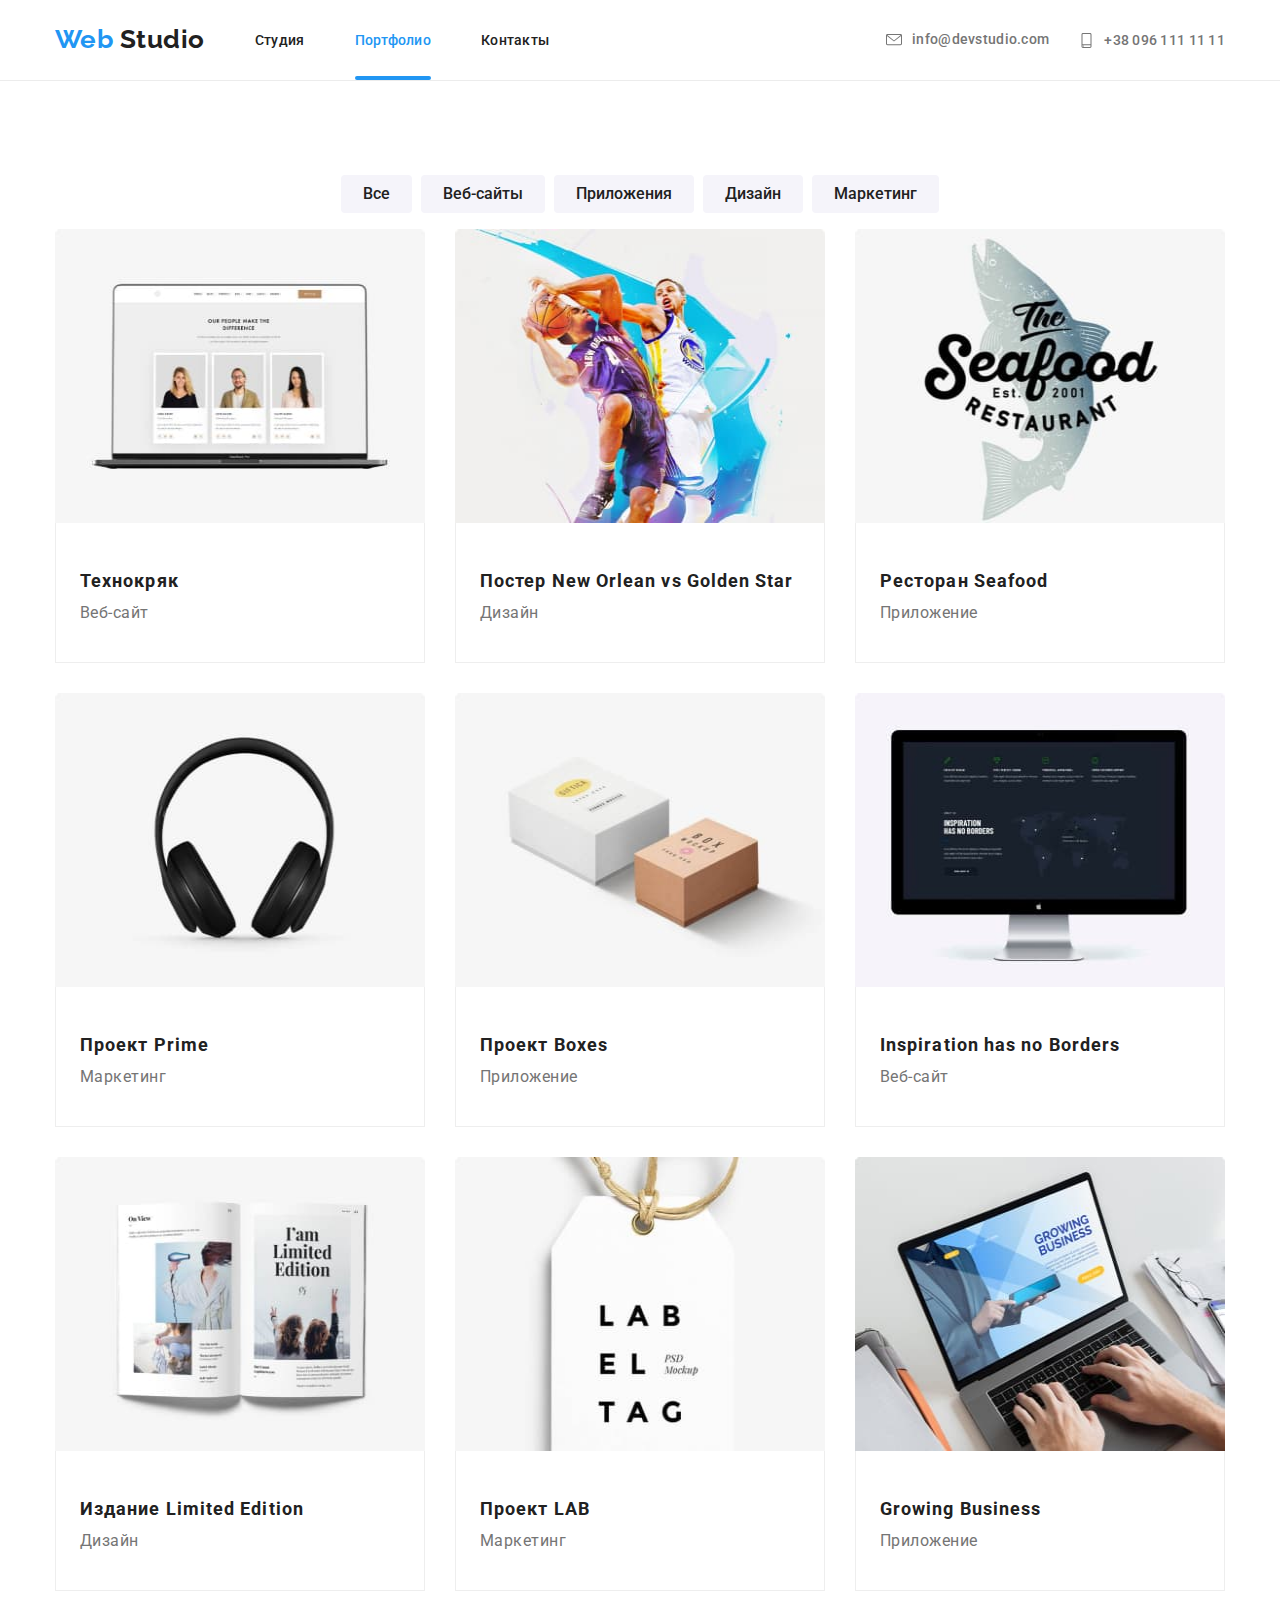
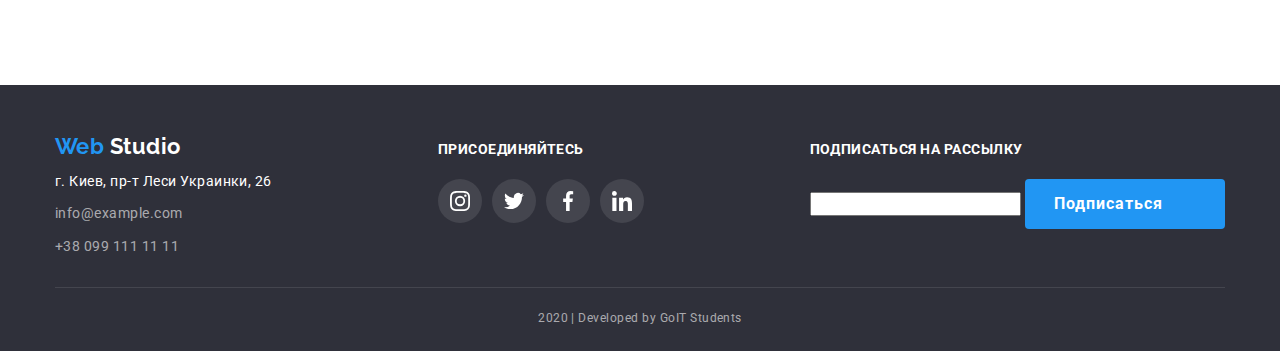
==== portfolio.html @ bb08081d "стартовий файл" ====
<!DOCTYPE html>
<html lang="ru">
  <head>
    <meta charset="UTF-8" />
    <meta name="viewport" content="width=device-width, initial-scale=1.0" />
    <title>Document</title>
    <link
      href="https://fonts.googleapis.com/css2?family=Raleway:wght@700&family=Roboto:wght@400;500;700;900&display=swap"
      rel="stylesheet"
    />
    <link
      rel="stylesheet"
      href="https://cdnjs.cloudflare.com/ajax/libs/modern-normalize/0.6.0/modern-normalize.min.css"
    />
    <link rel="stylesheet" href="./css/styles.css" />
  </head>
  <body class="page">
    <!-- header -->
    <header class="head">
      <div class="container header">
        <nav class="main-nav">
          <a href="" class="logo logo-main">
            Web <span class="item">Studio</span>
          </a>

          <ul class="list site-nav">
            <li class="item"><a href="./index.html" class="link">Студия</a></li>
            <li class="item">
              <a href="" class="link current">
                Портфолио
              </a>
            </li>
            <li class="item"><a href="" class="link">Контакты</a></li>
          </ul>
        </nav>

        <ul class="list contacts-header">
          <li class="item">
            <a href="" class="link" aria-label="Написать">
              <svg class="mail-icon">
                <use href="./images/symbol-defs.svg#mail-icon"></use>
              </svg>
              info@devstudio.com
            </a>
          </li>
          <li class="item">
            <a href="" class="link" aria-label="Позвонить">
              <svg class="phone-icon">
                <use href="./images/symbol-defs.svg#phone-icon"></use>
              </svg>
              +38 096 111 11 11</a
            >
          </li>
        </ul>
      </div>
    </header>

    <main>
      <h1 class="portfolio-header hidden">Портфолио</h1>
      <section class="section portfolio-container">
        <div class="container">
          <ul class="list portfolio-filter">
            <li class="item">
              <button type="button" class="filter-button">Все</button>
            </li>
            <li class="item">
              <button type="button" class="filter-button">Веб-сайты</button>
            </li>
            <li class="item">
              <button type="button" class="filter-button">Приложения</button>
            </li>
            <li class="item">
              <button type="button" class="filter-button">Дизайн</button>
            </li>
            <li class="item">
              <button type="button" class="filter-button">Маркетинг</button>
            </li>
          </ul>

          <h2 class="section-title hidden">Примеры работ</h2>
          <ul class="list examples">
            <li class="item">
              <a href="">
                <div class="thumb">
                  <img
                    src="./images/techno.jpg"
                    alt="Технокряк"
                    width="370"
                    height="294"
                  />
                  <p class="examples-text">
                    Технокряк это современная площадка распространения
                    коронавируса. Компании используют эту платформу для
                    цифрового шпионажа и атак на защищённые сервера конкурентов.
                  </p>
                </div>
                <div class="description">
                  <h3 class="title">Технокряк</h3>
                  <p class="examples-description">Веб-сайт</p>
                </div>
              </a>
            </li>
            <li class="item">
              <a href="">
                <div class="thumb">
                  <img
                    src="./images/new-orlean-vs-golden-stars.jpg"
                    alt="New Orlean vs Golden Stars"
                    width="370"
                    height="294"
                  />
                  <p class="examples-text">
                    Технокряк это современная площадка распространения
                    коронавируса. Компании используют эту платформу для
                    цифрового шпионажа и атак на защищённые сервера конкурентов.
                  </p>
                </div>
                <div class="description">
                  <h3 class="title">Постер New Orlean vs Golden Star</h3>
                  <p class="examples-description">Дизайн</p>
                </div>
              </a>
            </li>
            <li class="item">
              <a href="">
                <div class="thumb">
                  <img
                    src="./images/rest-seafood.jpg"
                    alt="Ресторан Seafood"
                    width="370"
                    height="294"
                  />
                  <p class="examples-text">
                    Технокряк это современная площадка распространения
                    коронавируса. Компании используют эту платформу для
                    цифрового шпионажа и атак на защищённые сервера конкурентов.
                  </p>
                </div>
                <div class="description">
                  <h3 class="title">Ресторан Seafood</h3>
                  <p class="examples-description">Приложение</p>
                </div>
              </a>
            </li>
            <li class="item">
              <a href="">
                <div class="thumb">
                  <img
                    src="./images/project-prime.jpg"
                    alt="Проект Prime"
                    width="370"
                    height="294"
                  />
                  <p class="examples-text">
                    Технокряк это современная площадка распространения
                    коронавируса. Компании используют эту платформу для
                    цифрового шпионажа и атак на защищённые сервера конкурентов.
                  </p>
                </div>
                <div class="description">
                  <h3 class="title">Проект Prime</h3>
                  <p class="examples-description">Маркетинг</p>
                </div>
              </a>
            </li>
            <li class="item">
              <a href="">
                <div class="thumb">
                  <img
                    src="./images/project-boxes.jpg"
                    alt="Проект Boxes"
                    width="370"
                    height="294"
                  />
                  <p class="examples-text">
                    Технокряк это современная площадка распространения
                    коронавируса. Компании используют эту платформу для
                    цифрового шпионажа и атак на защищённые сервера конкурентов.
                  </p>
                </div>
                <div class="description">
                  <h3 class="title">Проект Boxes</h3>
                  <p class="examples-description">Приложение</p>
                </div>
              </a>
            </li>
            <li class="item">
              <a href="">
                <div class="thumb">
                  <img
                    src="./images/inspiration-has-no-borders.jpg"
                    alt="Inspiration has no Borders"
                    width="370"
                    height="294"
                  />
                  <p class="examples-text">
                    Технокряк это современная площадка распространения
                    коронавируса. Компании используют эту платформу для
                    цифрового шпионажа и атак на защищённые сервера конкурентов.
                  </p>
                </div>
                <div class="description">
                  <h3 class="title">Inspiration has no Borders</h3>
                  <p class="examples-description">Веб-сайт</p>
                </div>
              </a>
            </li>
            <li class="item">
              <a href="">
                <div class="thumb">
                  <img
                    src="./images/limited-edition.jpg"
                    alt="Издание Limited Edition"
                    width="370"
                    height="294"
                  />
                  <p class="examples-text">
                    Технокряк это современная площадка распространения
                    коронавируса. Компании используют эту платформу для
                    цифрового шпионажа и атак на защищённые сервера конкурентов.
                  </p>
                </div>
                <div class="description">
                  <h3 class="title">Издание Limited Edition</h3>
                  <p class="examples-description">Дизайн</p>
                </div>
              </a>
            </li>
            <li class="item">
              <a href="">
                <div class="thumb">
                  <img
                    src="./images/project-lab.jpg"
                    alt="Проект LAB"
                    width="370"
                    height="294"
                  />
                  <p class="examples-text">
                    Технокряк это современная площадка распространения
                    коронавируса. Компании используют эту платформу для
                    цифрового шпионажа и атак на защищённые сервера конкурентов.
                  </p>
                </div>
                <div class="description">
                  <h3 class="title">Проект LAB</h3>
                  <p class="examples-description">Маркетинг</p>
                </div>
              </a>
            </li>
            <li class="item">
              <a href="">
                <div class="thumb">
                  <img
                    src="./images/growing-business.jpg"
                    alt="Growing Business"
                    width="370"
                    height="294"
                  />
                  <p class="examples-text">
                    Технокряк это современная площадка распространения
                    коронавируса. Компании используют эту платформу для
                    цифрового шпионажа и атак на защищённые сервера конкурентов.
                  </p>
                </div>
                <div class="description">
                  <h3 class="title">Growing Business</h3>
                  <p class="examples-description">Приложение</p>
                </div>
              </a>
            </li>
          </ul>
        </div>
      </section>
    </main>

    <!-- footer -->
    <footer class="footer">
      <div class="container">
        <div class="main-footer">
          <div class="footer-contacts">
            <a href="" class="logo logo-secondary">
              Web <span class="item">Studio</span>
            </a>
            <address class="contacts">
              <div class="map-address">г. Киев, пр-т Леси Украинки, 26</div>
              <div class="footer-mail">
                <a href="mailto:info@example.com" class="link"
                  >info@example.com</a
                >
              </div>
              <div class="footer-tel">
                <a href="tel:+380991111111" class="link">+38 099 111 11 11</a>
              </div>
            </address>
          </div>

          <div class="social-media-footer">
            <b>присоединяйтесь</b>
            <ul class="list">
              <li class="item">
                <a href="" class="icon-social">
                  <svg class="social-media">
                    <use href="./images/symbol-defs.svg#instagram"></use>
                  </svg>
                </a>
              </li>
              <li class="item">
                <a href="" class="icon-social">
                  <svg class="social-media">
                    <use href="./images/symbol-defs.svg#twitter"></use>
                  </svg>
                </a>
              </li>
              <li class="item">
                <a href="" class="icon-social">
                  <svg class="social-media">
                    <use href="./images/symbol-defs.svg#facebook"></use>
                  </svg>
                </a>
              </li>
              <li class="item">
                <a href="" class="icon-social">
                  <svg class="social-media">
                    <use href="./images/symbol-defs.svg#linkedin"></use>
                  </svg>
                </a>
              </li>
            </ul>
          </div>

          <div class="submit">
            <b>подписаться на рассылку</b>
            <form class="js-speaker-form">
              <input type="email" name="mail" />
              <button type="submit" class="button">Подписаться</button>
            </form>
          </div>
        </div>

        <p class="copyright">2020 | Developed by GoIT Students</p>
      </div>
    </footer>
    <script src="./js/modal.js"></script>
    <script>
      (() => {
        document
          .querySelector('.js-speaker-form')
          .addEventListener('submit', e => {
            e.preventDefault();

            new FormData(e.currentTarget).forEach((value, name) =>
              console.log(`${name}: ${value}`),
            );

            e.currentTarget.reset();
          });
      })();
    </script>
  </body>
</html>
---- css/styles.css ----
/* main text color #212121 */
/* text color #757575 */
/* text and background color #FFFFFF */
/* accent color #2196F3 */
/* additional color rgba(255, 255, 255, 0.6 */
/* additional color rgba(255, 255, 255, 0.4) */
/* additional background color #E5E5E5 */
/* Raleway bold, Roboto bold normal 500 900*/

:root {
  --primary-text-color: #212121;
  --text-color: #757575;
  --accent-color: #2196f3;
  --white: #ffffff;
  --button-bcg-color: #f5f4fa;
  --footer-bcg-color: #2f303a;
  --link-color: #afb1b8;
}

.page {
  background-color: var(--white);
  color: var(--primary-text-color);

  font-family: Roboto, sans-serif;
  letter-spacing: 0.03em;
}

.list {
  list-style: none;
  padding: 0;
  margin: 0;
}

.container {
  width: 1200px;
  padding-left: 15px;
  padding-right: 15px;
  margin-left: auto;
  margin-right: auto;
}

.hidden {
  position: absolute;
  width: 1px;
  height: 1px;
  margin: -1px;
  border: 0px;
  padding: 0px;
  clip: rect(0 0 0 0);

  overflow: hidden;
}

img {
  display: block;
}

/* logo */

.logo {
  font-family: Raleway, sans-serif;
  font-weight: 700;
  line-height: 1.2;
  text-decoration: none;

  color: var(--accent-color);
}

.logo-main {
  font-size: 26px;
}

.logo-secondary {
  font-size: 22px;
}

.logo-main .item {
  color: var(--primary-text-color);
}

.logo-secondary .item {
  color: var(--white);
}

/* site-nav */

.header,
.main-nav,
.site-nav {
  display: flex;
}

.main-nav {
  align-items: center;
}

.site-nav {
  margin-left: 50px;
}

.site-nav .item:not(:last-child) {
  margin-right: 50px;
}

.site-nav .link {
  display: block;
  padding-top: 32px;
  padding-bottom: 32px;

  font-weight: 500;
  font-size: 14px;
  line-height: 1;
  letter-spacing: 0.02em;

  transition: 250ms cubic-bezier(0.4, 0, 0.2, 1);

  color: var(--primary-text-color);

  text-decoration: none;
}

.site-nav .link:hover,
.site-nav .link:focus {
  color: var(--accent-color);
}

.site-nav .link.current {
  color: var(--accent-color);
}

.current {
  position: relative;
}

.current::before {
  display: block;
  content: '';
  position: absolute;
  bottom: -1px;
  left: 0;

  width: 100%;
  height: 4px;
  background-color: var(--accent-color);
  border-radius: 2px;
}

/* contacts-header */

.contacts-header {
  display: flex;
  align-items: center;
  margin-left: auto;
}

.contacts-header .item:not(:last-child) {
  margin-right: 30px;
}

.contacts-header .link {
  display: flex;
  padding-top: 32px;
  padding-bottom: 32px;

  font-weight: 500;
  font-size: 14px;
  line-height: 1;
  letter-spacing: 0.02em;
  text-decoration: none;

  transition: 250ms cubic-bezier(0.4, 0, 0.2, 1);

  color: var(--text-color);
}

.contacts-header .link:hover,
.contacts-header .link:focus {
  color: var(--accent-color);
}

.mail-icon {
  width: 16px;
  height: 16px;
  margin-right: 10px;

  transition: 250ms cubic-bezier(0.4, 0, 0.2, 1);

  fill: var(--text-color);
}

.phone-icon {
  width: 15px;
  height: 15px;
  margin-right: 10px;

  transition: 250ms cubic-bezier(0.4, 0, 0.2, 1);

  fill: var(--text-color);
}

.link:hover .mail-icon,
.link:hover .phone-icon,
.link:focus .mail-icon,
.link:focus .phone-icon {
  fill: var(--accent-color);
}

.head {
  border-bottom: 1px solid #ececec;
}

/* hero */

.hero-title {
  margin-top: 0;

  font-weight: 900;
  font-size: 44px;
  line-height: 1.36;
  text-align: center;
  letter-spacing: 0.06em;
  text-transform: uppercase;

  color: var(--white);
}

.hero {
  max-width: 1600px;
  height: 600px;
  margin-left: auto;
  margin-right: auto;

  background-image: linear-gradient(
      rgba(47, 48, 58, 0.8),
      rgba(47, 48, 58, 0.8)
    ),
    url('../images/main-img.jpg');
  background-size: cover;
  background-position: center;
  background-repeat: no-repeat;
}

.hero-main {
  width: 696px;
  text-align: center;
  margin-left: auto;
  margin-right: auto;
  padding-top: 200px;
  padding-bottom: 200px;
}

.hero-main .hero-title {
  margin-bottom: 30px;
}

/* button */

.button {
  display: inline-block;
  padding: 10px 32px;
  min-width: 200px;

  font-weight: 700;
  font-size: 16px;
  line-height: 1.9;
  letter-spacing: 0.06em;
  border: none;
  border-radius: 4px;
  text-decoration: none;

  color: var(--white);
  background-color: var(--accent-color);
}

.submit .button {
  display: inline-flex;
  padding: 10px 29px;
  border: none;
}

.send {
  width: 24px;
  height: 24px;
  margin-left: 10px;
}

.filter-button {
  border-radius: 4px;
  padding: 6px 22px;

  font-weight: 500;
  font-size: 16px;
  line-height: 1.6;
  border: none;

  transition: 250ms cubic-bezier(0.4, 0, 0.2, 1);

  color: var(--primary-text-color);
  background-color: var(--button-bcg-color);
}

.filter-button:hover,
.filter-button:focus {
  color: var(--white);
  background-color: var(--accent-color);
  box-shadow: 0px 2px 2px rgba(0, 0, 0, 0.12), 0px 1px 2px rgba(0, 0, 0, 0.08),
    0px 3px 1px rgba(0, 0, 0, 0.1);
}

/* modal */

.backdrop {
  position: fixed;
  top: 0;
  left: 0;
  width: 100%;
  height: 100%;
  background-color: rgba(0, 0, 0, 0.5);

  opacity: 1;

  transition: opacity 250ms cubic-bezier(0.4, 0, 0.2, 1);
}

.backdrop.is-hidden {
  opacity: 0;
  pointer-events: none;
}

.backdrop.is-hidden .modal {
  transform: translate(-50%, -50%) scale(1.1);
}

.modal {
  position: absolute;
  top: 50%;
  left: 50%;

  width: 528px;
  height: 581px;
  padding: 15px;
  box-shadow: 0px 2px 1px rgba(0, 0, 0, 0.2), 0px 1px 1px rgba(0, 0, 0, 0.14),
    0px 1px 3px rgba(0, 0, 0, 0.12);
  border-radius: 4px;

  background-color: #fff;

  transform: translate(-50%, -50%) scale(1);

  transition: transform 250ms cubic-bezier(0.4, 0, 0.2, 1);
}

.close-form {
  position: absolute;
  top: -9px;
  right: -9px;

  width: 30px;
  height: 30px;
  border: none;
  border-radius: 50%;
  box-shadow: 0px 2px 1px rgba(0, 0, 0, 0.2), 0px 1px 1px rgba(0, 0, 0, 0.14),
    0px 1px 3px rgba(0, 0, 0, 0.12);

  background-color: var(--white);
}

/* section */

.section {
  padding-bottom: 94px;
  padding-top: 94px;
}

.section-title {
  margin-top: 0;
  margin-bottom: 50px;

  font-weight: 700;
  font-size: 36px;
  line-height: 1.16;
  text-align: center;

  color: var(--primary-text-color);
}

/* features */

.features {
  display: flex;
}

.border {
  border-bottom: 1px solid #ececec;
}

.features .item:not(:last-child) {
  margin-right: 30px;
}

.features .title {
  margin-top: 30px;
  margin-bottom: 10px;

  font-weight: 700;
  font-size: 14px;
  line-height: 1.14;
  text-transform: uppercase;

  color: var(--primary-text-color);
}

.features-description {
  margin-top: 0;
  margin-bottom: 0;

  font-size: 14px;
  line-height: 1.7;

  color: var(--text-color);
}

.features .features-image {
  display: flex;
  width: 270px;
  height: 120px;
  justify-content: center;
  align-items: center;

  background-color: var(--button-bcg-color);
}

.features-icon {
  width: 70px;
  height: 70px;
}

/* our-work */

.our-work {
  display: flex;
}

.our-work .item:not(:last-child) {
  margin-right: 30px;
}

.our-work .item {
  position: relative;
}

.our-work .title {
  display: inline-block;
  position: absolute;
  bottom: 0;
  right: 0;

  margin: 0;
  padding: 27px 0px;
  text-align: center;
  min-width: 370px;

  font-weight: 700;
  font-size: 14px;
  line-height: 1.14;
  text-transform: uppercase;

  color: var(--white);
  background-color: rgba(47, 48, 58, 0.8);
}

/* our-team */

.our-team {
  display: flex;
}

.our-team .item {
  text-align: center;
  box-shadow: 0px 2px 1px rgba(0, 0, 0, 0.2), 0px 1px 1px rgba(0, 0, 0, 0.14),
    0px 1px 3px rgba(117, 78, 78, 0.12);
  border-radius: 0px 0px 4px 4px;
}

.our-team .item:not(:last-child) {
  margin-right: 30px;
}

.team-container {
  background-color: var(--button-bcg-color);
}

.our-team .title {
  margin-top: 30px;
  margin-bottom: 10px;

  font-weight: 500;
  font-size: 16px;
  line-height: 1.2;

  color: var(--primary-text-color);
}

.our-team-description {
  margin-bottom: 16px;

  font-size: 16px;
  line-height: 1.2;

  color: var(--text-color);
}

.our-team .social-media {
  display: inline-block;

  width: 20px;
  height: 20px;
  fill: var(--link-color);

  transition: 250ms cubic-bezier(0.4, 0, 0.2, 1);

  background-color: transparent;
}

.our-team .list {
  display: flex;
  justify-content: center;
  align-items: center;
  margin-bottom: 24px;
}

.our-team .link {
  display: flex;
  width: 44px;
  height: 44px;
  justify-content: center;
  align-items: center;
  border-radius: 50%;

  transition: 250ms cubic-bezier(0.4, 0, 0.2, 1);
}

.link:hover .social-media,
.link:focus .social-media {
  fill: var(--white);
}

.our-team .link:hover,
.our-team .link:focus {
  background-color: var(--accent-color);
}

/* our-clients */

.our-clients {
  display: flex;
  justify-content: center;
}

.our-clients .link {
  display: flex;

  width: 170px;
  height: 90px;
  border: 1px solid var(--link-color);
  border-radius: 4px;
  justify-content: center;
  align-items: center;

  transition: 250ms cubic-bezier(0.4, 0, 0.2, 1);
}

.our-clients .item:not(:last-child) {
  margin-right: 30px;
}

.our-clients .link:hover,
.our-clients .link:focus {
  border: 1px solid var(--accent-color);
}

.link:hover .client-icon,
.link:focus .client-icon {
  fill: var(--accent-color);
}

.client-icon {
  fill: var(--link-color);
  margin: 0;
  padding: 0;

  transition: 250ms cubic-bezier(0.4, 0, 0.2, 1);
}

/* examples */

.portfolio-filter {
  display: flex;
  justify-content: center;
  padding-bottom: 16px;
}

.portfolio-filter .item:not(:last-child) {
  margin-right: 9px;
}

.examples {
  display: flex;
  flex-wrap: wrap;
}

.examples .item {
  width: 370px;
  margin-right: 30px;
  margin-bottom: 30px;
  /* border-radius: 5px; */
}

.examples .item:hover,
.examples .item:focus {
  box-shadow: 1px 4px 6px rgba(0, 0, 0, 0.16), 0px 4px 4px rgba(0, 0, 0, 0.06),
    0px 1px 1px rgba(0, 0, 0, 0.12);
}

.examples .item:nth-child(3n) {
  margin-right: 0px;
}

.examples .item:nth-last-child(-n + 3) {
  margin-bottom: 0px;
}

.portfolio-header {
  margin-top: 0;
  margin-bottom: 0;
}

.examples .description {
  padding: 20px 24px;
  border-top: 0;
  border-left: 1px solid #eeeeee;
  border-bottom: 1px solid #eeeeee;
  border-right: 1px solid #eeeeee;
  /* border-bottom-right-radius: 5px;
  border-bottom-left-radius: 5px; */
}

.examples .title {
  margin-top: 20px;
  margin-bottom: 4px;

  font-weight: 700;
  font-size: 18px;
  line-height: 2;
  letter-spacing: 0.06em;

  color: var(--primary-text-color);
}

.examples-description {
  margin-top: 0;
  margin-bottom: 20px;

  font-size: 16px;
  line-height: 1.2;

  color: var(--text-color);
}

.examples-text {
  font-size: 18px;
  line-height: 1.5;

  color: var(--white);
}

.examples a {
  text-decoration: none;
}

.thumb {
  position: relative;
  overflow: hidden;
}

.examples-text {
  position: absolute;
  top: 0;
  left: 0;

  width: 100%;
  height: 100%;

  padding: 63px 24px;
  margin: 0;
  background-color: rgba(33, 150, 243, 0.9);
  /* border-radius: 5px; */

  color: var(--white);

  transform: translateY(100%);
  transition: transform 250ms cubic-bezier(0.4, 0, 0.2, 1);
}

.examples .item:hover .examples-text,
.examples .item:focus .examples-text {
  transform: translateY(0);
}

/* footer */

.main-footer {
  display: flex;
  align-items: baseline;
  justify-content: space-between;

  padding-top: 48px;
  padding-bottom: 28px;
  border-bottom: 1px solid rgba(255, 255, 255, 0.1);
}

.footer-contacts .logo {
  display: block;
  margin-bottom: 10px;
}

.footer-contacts .map-address,
.footer-contacts .footer-mail {
  margin-bottom: 9px;
}

.footer {
  background-color: var(--footer-bcg-color);
}

address {
  font-style: normal;
  font-size: 14px;
  line-height: 1.7;

  color: var(--white);
}

.contacts .link {
  font-style: normal;
  text-decoration: none;

  transition: 250ms cubic-bezier(0.4, 0, 0.2, 1);

  color: rgba(255, 255, 255, 0.6);
}

.contacts .link:hover,
.contacts .link:focus {
  color: var(--accent-color);
}

b {
  display: inline-block;

  font-weight: 700;
  font-size: 14px;
  margin-bottom: 21px;
  line-height: 1.1;
  text-transform: uppercase;

  color: var(--white);
}

.social-media-footer .list {
  display: flex;
}

.social-media-footer .item:not(:last-child),
.item-social:not(:last-child) {
  margin-right: 10px;
}

.social-media-footer .social-media {
  width: 20px;
  height: 20px;
  fill: var(--white);
}

.social-media-footer .icon-social {
  display: flex;
  width: 44px;
  height: 44px;
  border-radius: 50%;
  justify-content: center;
  align-items: center;

  transition: 250ms cubic-bezier(0.4, 0, 0.2, 1);

  background-color: rgba(255, 255, 255, 0.1);
}

.social-media-footer .icon-social:hover,
.social-media-footer .icon-social:focus {
  background-color: var(--accent-color);
}

.copyright {
  padding-top: 18px;
  padding-bottom: 21px;
  margin: 0;

  font-size: 12px;
  line-height: 2;
  text-align: center;

  color: rgba(255, 255, 255, 0.6);
}
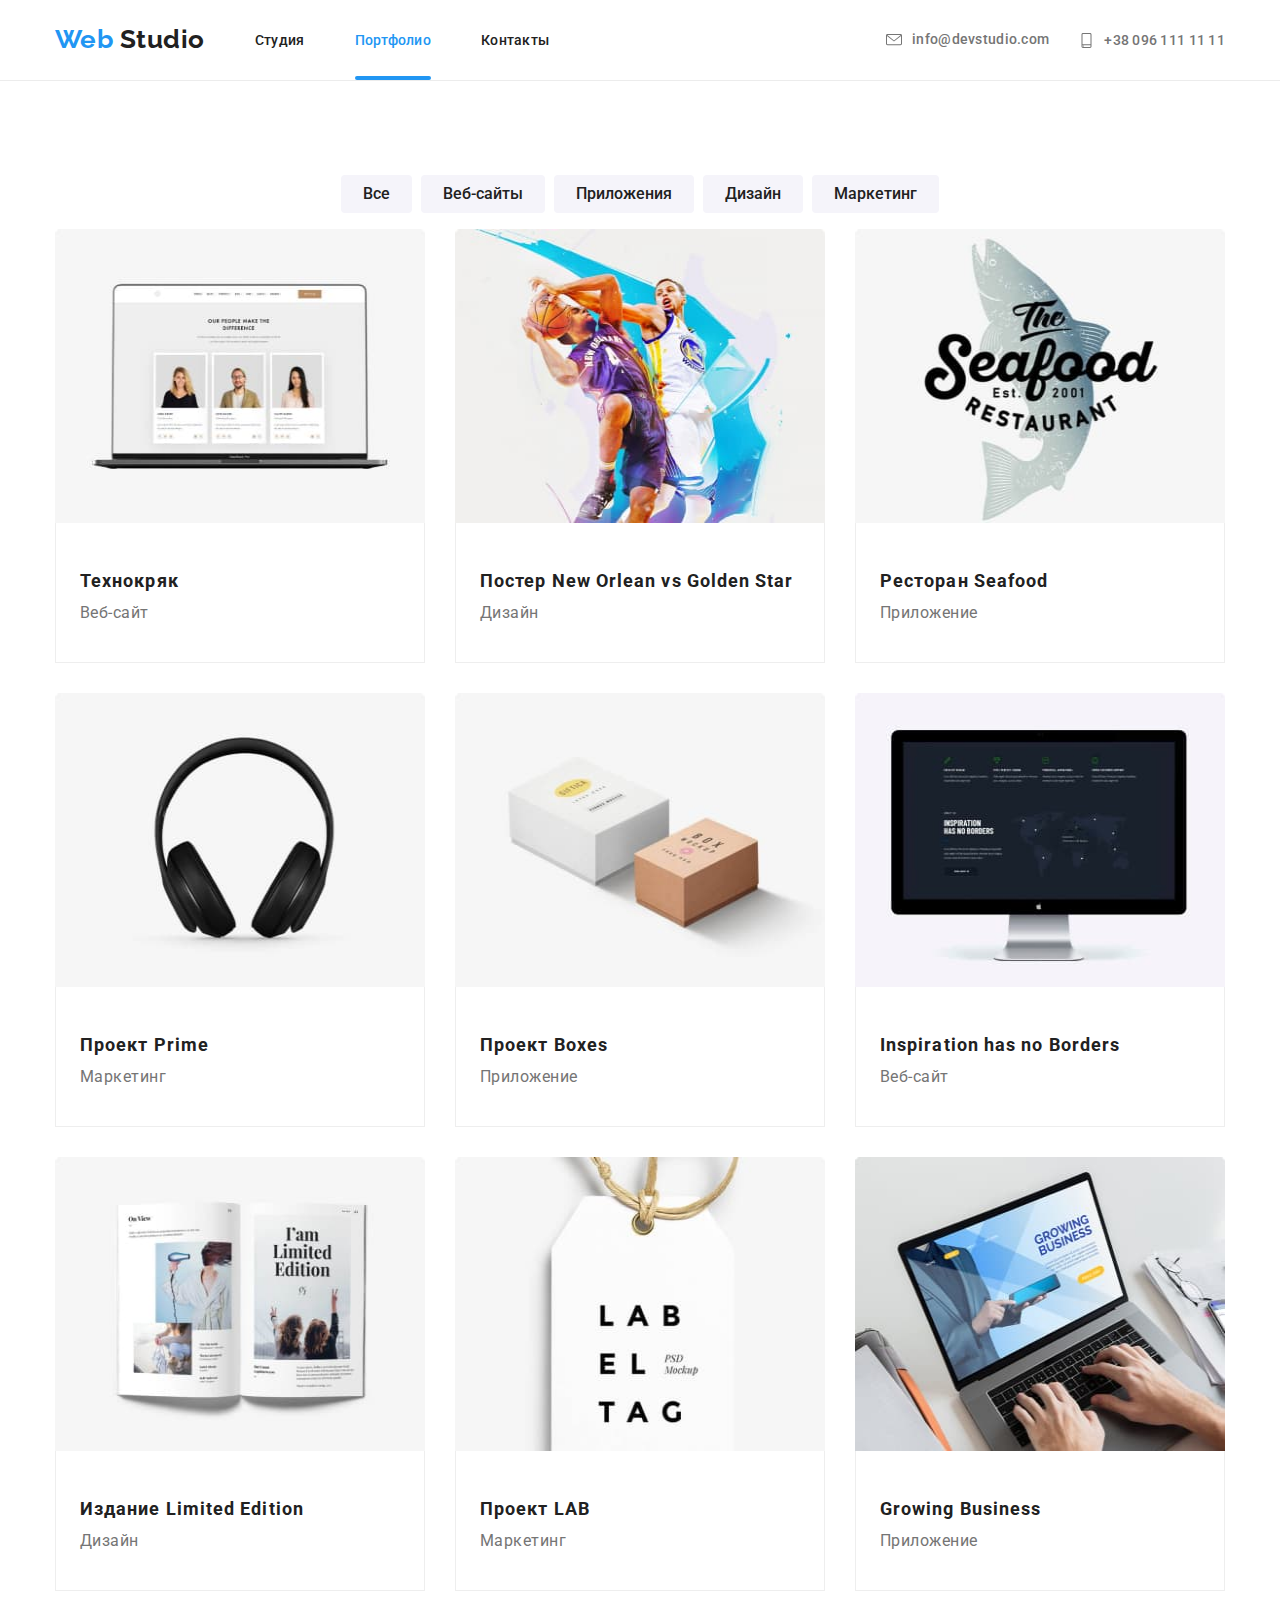
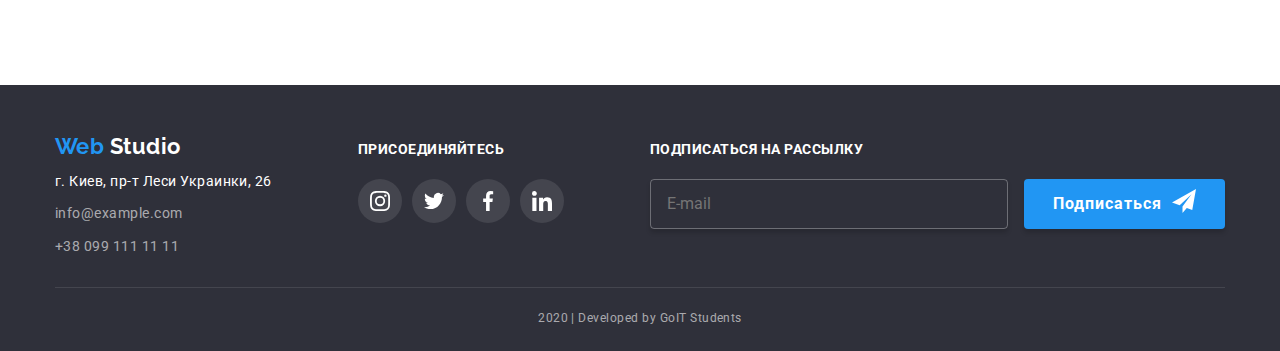
==== commit 9ba295c4: "додає розмітку форми заявки" ====
--- a/portfolio.html
+++ b/portfolio.html
@@ -328,11 +328,18 @@
             </ul>
           </div>
 
-          <div class="submit">
+          <div class="footer-submit">
             <b>подписаться на рассылку</b>
             <form class="js-speaker-form">
-              <input type="email" name="mail" />
-              <button type="submit" class="button">Подписаться</button>
+              <label class="footer-form-label"
+                ><input type="email" name="mail" placeholder="E-mail"
+              /></label>
+
+              <button type="submit" class="button">
+                Подписаться<svg class="send">
+                  <use href="./images/symbol-defs.svg#send"></use>
+                </svg>
+              </button>
             </form>
           </div>
         </div>
@@ -341,7 +348,7 @@
       </div>
     </footer>
     <script src="./js/modal.js"></script>
-    <script>
+    <!-- <script>
       (() => {
         document
           .querySelector('.js-speaker-form')
@@ -355,6 +362,6 @@
             e.currentTarget.reset();
           });
       })();
-    </script>
+    </script> -->
   </body>
 </html>
--- a/css/styles.css
+++ b/css/styles.css
@@ -270,9 +270,10 @@
 
   color: var(--white);
   background-color: var(--accent-color);
-}
-
-.submit .button {
+  box-shadow: 0px 4px 4px rgba(0, 0, 0, 0.15);
+}
+
+.footer-submit .button {
   display: inline-flex;
   padding: 10px 29px;
   border: none;
@@ -338,7 +339,6 @@
 
   width: 528px;
   height: 581px;
-  padding: 15px;
   box-shadow: 0px 2px 1px rgba(0, 0, 0, 0.2), 0px 1px 1px rgba(0, 0, 0, 0.14),
     0px 1px 3px rgba(0, 0, 0, 0.12);
   border-radius: 4px;
@@ -346,7 +346,6 @@
   background-color: #fff;
 
   transform: translate(-50%, -50%) scale(1);
-
   transition: transform 250ms cubic-bezier(0.4, 0, 0.2, 1);
 }
 
@@ -361,8 +360,153 @@
   border-radius: 50%;
   box-shadow: 0px 2px 1px rgba(0, 0, 0, 0.2), 0px 1px 1px rgba(0, 0, 0, 0.14),
     0px 1px 3px rgba(0, 0, 0, 0.12);
-
+  background-image: url(../images/close-icon.svg);
   background-color: var(--white);
+  background-size: 18px;
+  background-repeat: no-repeat;
+  background-position: center;
+}
+
+.form {
+  margin: 0;
+  padding: 40px;
+  text-align: center;
+}
+
+.form b {
+  display: inline-block;
+
+  font-weight: 700;
+  font-size: 20px;
+  line-height: 1.15;
+  margin-bottom: 30px;
+}
+
+.form-field {
+  position: relative;
+  display: flex;
+
+  margin-bottom: 28px;
+}
+
+.form-field:nth-child(5) {
+  margin-bottom: 20px;
+}
+
+.form-field input,
+.form-field textarea {
+  margin: 0;
+  width: 100%;
+  font-size: 14px;
+  line-height: 1.14;
+  border: 1px solid rgba(33, 33, 33, 0.2);
+  border-radius: 4px;
+  color: var(--text-color);
+}
+
+.form-field input {
+  padding: 12px 42px;
+}
+
+.form-field textarea {
+  padding: 12px 16px;
+  resize: none;
+}
+
+.form-label {
+  position: absolute;
+  top: 50%;
+  left: 42px;
+
+  font-size: 14px;
+  line-height: 1.14;
+
+  transform: translateY(-50%);
+  color: var(--text-color);
+
+  transition: 250ms cubic-bezier(0.4, 0, 0.2, 1);
+}
+
+.form-field .comment {
+  top: 12px;
+  left: 16px;
+
+  transform: none;
+}
+
+.form-field .icon {
+  position: absolute;
+  top: 50%;
+  left: 16px;
+  width: 18px;
+  height: 18px;
+
+  transform: translateY(-50%);
+}
+
+.form-icon {
+  width: 18px;
+  height: 18px;
+
+  transition: 250ms cubic-bezier(0.4, 0, 0.2, 1);
+}
+
+.form-field:focus-within .form-label,
+.form-input:not(:placeholder-shown) + .form-label {
+  color: var(--accent-color);
+  transform: translateY(-42px);
+  left: 16px;
+}
+
+.form-field:focus-within .comment,
+.form-input:not(:placeholder-shown) + .comment {
+  transform: translateY(-34px);
+}
+
+.form-field:focus-within .icon {
+  fill: var(--accent-color);
+}
+
+.form-input:focus {
+  border: 1px solid var(--accent-color);
+}
+
+.form .link {
+  color: var(--accent-color);
+}
+
+.checkbox {
+  -webkit-appearance: none;
+  -moz-appearance: none;
+  appearance: none;
+
+  position: absolute;
+}
+
+.checkbox-label {
+  display: inline-flex;
+  align-items: center;
+
+  font-size: 14px;
+  line-height: 1.7;
+  margin-bottom: 30px;
+}
+
+.checkbox-label .icon {
+  display: inline-block;
+  margin-right: 8px;
+  width: 15px;
+  height: 15px;
+  border: 2px solid var(--primary-text-color);
+  border-radius: 2px;
+}
+
+.checkbox:checked + .icon {
+  border-color: var(--accent-color);
+  background-color: var(--accent-color);
+  background-image: url(../images/check.svg);
+  background-size: contain;
+  background-origin: border-box;
 }
 
 /* section */
@@ -755,7 +899,7 @@
   color: var(--accent-color);
 }
 
-b {
+.footer b {
   display: inline-block;
 
   font-weight: 700;
@@ -767,6 +911,17 @@
   color: var(--white);
 }
 
+.footer-submit input {
+  margin-right: 12px;
+  padding: 15px 16px;
+  min-width: 358px;
+  border: 1px solid rgba(255, 255, 255, 0.3);
+  box-shadow: 0px 4px 4px rgba(0, 0, 0, 0.15);
+  border-radius: 4px;
+  background-color: transparent;
+  color: rgba(255, 255, 255, 0.6);
+}
+
 .social-media-footer .list {
   display: flex;
 }
